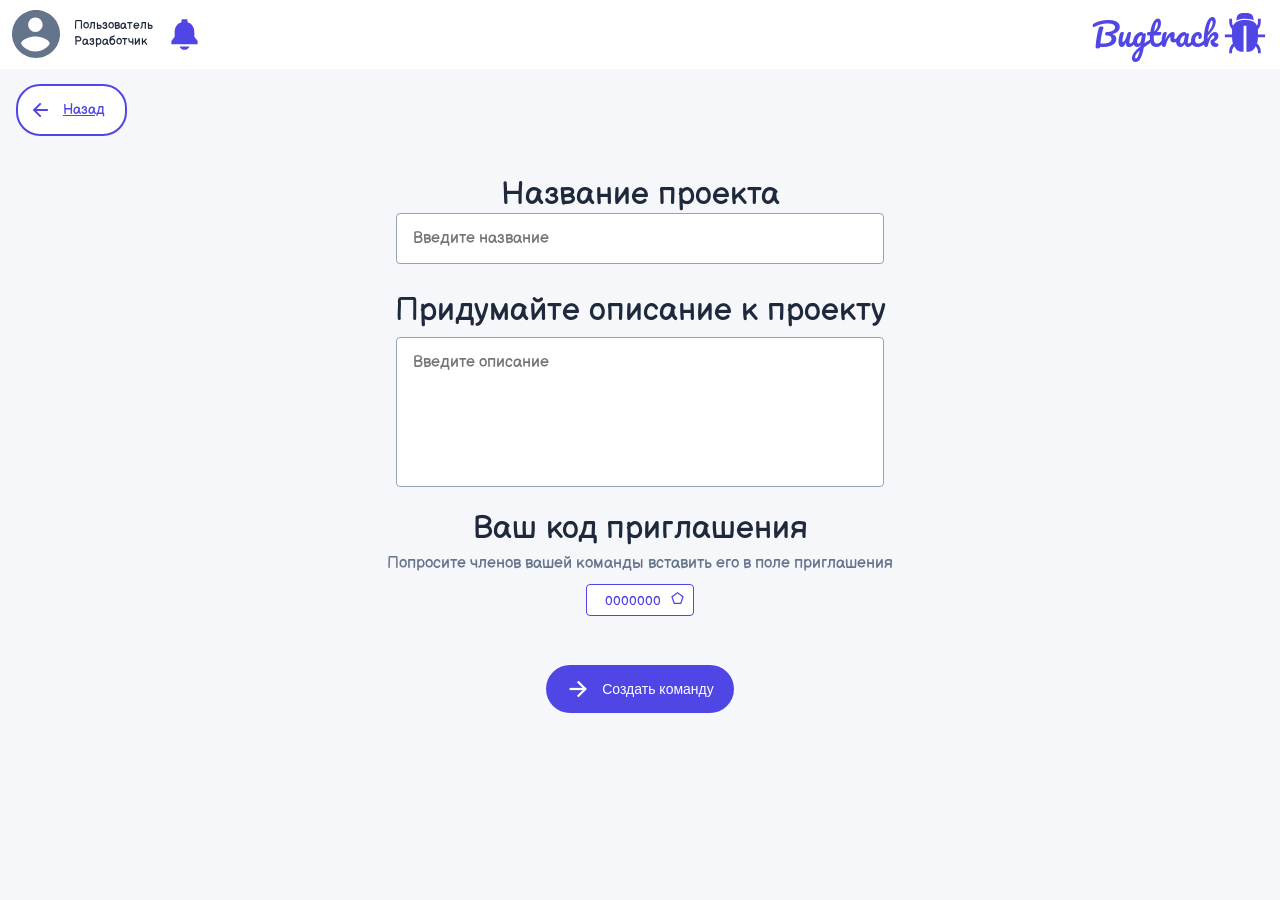
==== create-team/index.html @ 145f9f8a "second drop" ====
<!DOCTYPE html>
<html lang="en">
<head>
    <meta charset="UTF-8">
    <meta name="viewport" content="width=device-width, initial-scale=1.0">
    <title>Document</title>
    <link rel="stylesheet" href="style.css">
    <link rel="stylesheet" href="/main-style.css">
</head>
<body class="app-page">
    <header class="app-header">
        <div id="user-box">
            <div id="account-mount"></div>
            <div id="user-info">
                <p>Пользователь</p>
                <p>Разработчик</p>
            </div>
            <div id="notifications-mount"></div>
        </div>
        <div id="logo">
            <span>Bugtrack</span>
            <svg width="46" height="46" viewBox="0 0 46 46" fill="none" xmlns="http://www.w3.org/2000/svg">
                <path d="M43.125 27.3242V24.4492H35.9375V19.3344C38.5807 16.8232 38.8125 13.5161 38.8125 10.0625V8.625H35.9375V10.0625C35.9375 12.5781 35.7704 14.3885 35.048 15.7981C33.0625 11.5 29.1381 10.0625 23 10.0625C19.4242 10.0625 16.2446 10.6968 13.977 12.2475C12.6383 13.163 11.7129 14.4855 11.0391 15.8161C10.2422 14.4262 10.0625 12.6518 10.0625 10.0625V8.625H7.1875V10.0625C7.1875 13.4262 7.4202 16.6534 10.0625 19.1547V24.4492H2.875V27.3242L10.0625 27.3125C10.0625 29.0195 10.3949 32.0823 10.996 33.5737C8.67891 35.6464 7.1875 37.9419 7.1875 41.6875V43.125H10.0625V41.6875C10.0625 39.2024 10.8801 37.6706 12.4137 36.1783C14.375 40.25 15.9023 41.6875 21.5625 41.6875V15.8125H24.4375V41.6875C30.2773 41.6875 31.625 40.25 33.5863 36.1783C35.1199 37.6706 35.9375 39.2033 35.9375 41.6875V43.125H38.8125V41.6875C38.8125 37.9428 37.3211 35.6473 35.004 33.5737C35.6051 32.0823 35.9375 29.0195 35.9375 27.3125L43.125 27.3242Z" fill="var(--color-primary)"/>
                <path d="M23 2.875C18.6821 2.875 14.375 2.875 14.375 10.4219C16.7217 9.16406 19.7072 8.625 23 8.625C25.1643 8.625 27.1409 8.86309 28.8749 9.34375C29.8407 9.61328 31.0904 10.1263 31.625 10.4219C31.625 2.875 27.3179 2.875 23 2.875Z" fill="var(--color-primary)"/>
            </svg>
        </div>
    </header>
    
    <main>
        <a href="../main-page-w-team/index.html" id="back" class="button">
            <svg width="24" height="24" viewBox="0 0 24 24" fill="none" xmlns="http://www.w3.org/2000/svg">
                <path d="M13.0285 5.25L6.27848 12L13.0285 18.75L11.4375 20.341L3.0965 12L11.4375 3.65901L13.0285 5.25Z" fill-rule="evenodd" clip-rule="evenodd" fill="var(--color-primary)"/>
                <path d="M4.5 10.875H20.4375V13.125H4.5V10.875Z" fill-rule="evenodd" clip-rule="evenodd" fill="var(--color-primary)"/>
            </svg>
            <p>Назад</p>
        </a>
        <section id="create-box">
            <label for="project-name" style="font-size: 32px; line-height: 16px; color: var(--color-text); margin-bottom: 10px;">Название проекта</label>
            <input type="text" id="project-name" minlength="3" maxlength="30" placeholder="Введите название">
            <label for="desc" style="font-size: 32px; line-height: 16px; color: var(--color-text);">Придумайте описание к проекту</label>
            <textarea name="desc" id="desc" placeholder="Введите описание"></textarea>
            <p style="font-size: 32px; line-height: 25px; color: var(--color-text); margin-bottom: 10px;">Ваш код приглашения</p>
            <p style="font-size: 16px; line-height: 25px; color: var(--color-muted);">Попросите членов вашей команды вставить его в поле приглашения</p>
            <section id="code-input">
                <input type="text" name="code-input" id="" placeholder="0000000" maxlength="7" minlength="7">
                <svg width="18" height="18" viewBox="0 0 18 18" fill="none" xmlns="http://www.w3.org/2000/svg">
                    <path d="M14.7225 7.71L12.42 14.625H5.58L3.2775 7.71L9 3.705L14.7225 7.71ZM1.5 7.125L4.5 16.125H13.5L16.5 7.125L9 1.875L1.5 7.125Z" fill="var(--color-primary)"/>
                </svg>
            </section>
            <button class="button" id="continue">
                <svg width="24" height="24" viewBox="0 0 24 24" fill="none" xmlns="http://www.w3.org/2000/svg">
                    <path d="M12.5625 3.659L20.9035 12L12.5625 20.341L10.9715 18.75L17.7215 12L10.9715 5.24999L12.5625 3.659Z" fill-rule="evenodd" clip-rule="evenodd" fill="var(--color-white)"/>
                    <path d="M3.5625 10.875H19.5V13.125H3.5625V10.875Z" fill-rule="evenodd" clip-rule="evenodd" fill="var(--color-white)"/>
                </svg>
                <p>Создать команду</p>
            </button>
        </section>
    </main>

    <script src="/main_script.js?v=components-2"></script>
</body>
</html>
---- create-team/style.css ----
#back {
    display: flex;
    flex-direction: row;
    top: 84px;
    left: 16px;
    position: absolute;
    width: 111px;
    font-size: 14px;
    line-height: 24px;
    padding: 12px 20px 12px 12px;
    gap: 12px;
    background-color: var(--color-white);
    border-radius: 24px;
    border: 2px solid var(--color-primary);
    color: var(--color-primary);
}


#create-box {
    display: flex;
    flex-direction: column;
    width: 515px;
    align-items: center;
}

#project-name {
    font-family: inherit;
    width: 488px;
    padding: 12px 16px;
    gap: 12px;
    border-radius: 4px;
    border: 1px solid var(--color-input-border);
    margin-bottom: 39px;
    font-size: 16px;
    line-height: 25px;
}

#desc {
    font-family: inherit;
    width: 488px;
    height: 150px;
    resize: none;
    padding: 12px 16px;
    gap: 12px;
    border-radius: 4px;
    border: 1px solid var(--color-input-border);
    margin-top: 18px;
    margin-bottom: 29px;
    font-size: 16px;
    line-height: 25px;
}

#code-input {
    margin-top: 8px;
    display: flex;
    width: 108px;
    height: 32px;
    border-radius: 4px;
    border: 1px solid var(--color-primary);
    padding: 4px 8px 4px 16px;
    gap: 8px;
    background-color: var(--color-white);
}


#code-input input {
    font-family: inherit;
    width: 59px;
    height: 24px;
    border: 0;
    color: var(--color-primary);
}

#code-input input::placeholder {
    color: var(--color-primary);
}

#continue {
    display: flex;
    border-radius: 24px;
    border: 0;
    background-color: var(--color-primary);
    padding: 12px 20px;
    gap: 12px;
    margin-top: 49px;
}

#continue p {
    font-size: 14px;
    line-height: 24px;
    color: var(--color-white);
}
---- main-style.css ----
@import url('https://fonts.googleapis.com/css2?family=Balsamiq+Sans:ital,wght@0,400;0,700;1,400;1,700&family=Pacifico&display=swap');

:root {
    --color-primary: #4F46E5;
    --color-primary-hover: #3388CA;
    --color-primary-soft: #EEF2FF;
    --color-text: #1E293B;
    --color-neutral: #475569;
    --color-muted: #64748B;
    --color-white: #FFFFFF;
    --color-page: #F6F7FB;
    --color-border: #E2E8F0;
    --color-input-border: #94A3B8;
    --color-error: #B91C1C;
    --color-success: #166534;
    --color-warning: #92400E;
    --color-status-draft: var(--color-neutral);
    --color-status-draft-bg: #F1F5F9;
    --color-status-progress: #1D4ED8;
    --color-status-progress-bg: #EFF6FF;
    --color-status-attention: var(--color-warning);
    --color-status-attention-bg: #FEF3C7;
    --color-status-fixed: var(--color-success);
    --color-status-fixed-bg: #DCFCE7;
    --color-status-critical: var(--color-error);
    --color-status-critical-bg: #FEE2E2;
}

.app-page,
.app-page * {
    box-sizing: border-box;
    margin: 0;
}

body.app-page {
    position: relative;
    display: flex;
    flex-direction: column;
    align-items: center;
    justify-content: center;
    gap: 1rem;
    min-height: 100vh;
    min-height: 100svh;
    padding: 2rem 1rem;
    background-color: var(--color-page);
    font-family: 'Balsamiq Sans', sans-serif;
    overflow: hidden;
}

.app-header {
    position: fixed;
    top: -1px;
    z-index: 1000;
    display: flex;
    flex-direction: row;
    justify-content: space-between;
    width: 100%;
    padding: 11px 12px;
    background-color: var(--color-white);
}

.app-header #user-box {
    display: flex;
    height: 48px;
    align-items: center;
    gap: 14px;
}

.app-header #account-mount {
    display: flex;
    align-items: center;
}

.app-header #user-info {
    color: var(--color-text);
    font-size: 12px;
    line-height: 16px;
}

.app-header #logo {
    display: flex;
    height: 46px;
    align-items: center;
    gap: 3px;
    color: var(--color-primary);
    font-family: 'Pacifico', cursive;
    font-size: 32px;
    line-height: 45px;
}

.app-header .button {
    display: flex;
}

.account-toggle {
    width: 48px;
    height: 48px;
    align-items: center;
    justify-content: center;
    padding: 0;
    border: 0;
    background: transparent;
}

#account-manage {
    position: absolute;
    top: 76px;
    left: 12px;
    display: flex;
    flex-direction: column;
    padding: 10px;
    border: 4px solid var(--color-border);
    border-radius: 16px;
    background-color: var(--color-white);
    opacity: 0;
    visibility: hidden;
    transform: translateY(-8px);
    pointer-events: none;
    transition:
        opacity 200ms ease-in-out,
        transform 200ms ease-in-out,
        visibility 0s linear 200ms;
}

#account-manage.is-open {
    opacity: 1;
    visibility: visible;
    transform: translateY(0);
    pointer-events: auto;
    transition:
        opacity 200ms ease-in-out,
        transform 200ms ease-in-out,
        visibility 0s;
}

.account-logout {
    display: block;
    border-radius: 4px;
    color: var(--color-error);
    text-decoration: none;
}

.account-logout:hover {
    background-color: var(--color-white);
}

#notification-box {
    position: absolute;
    width: 440px;
    height: max-content;
    max-height: 300px;
    display: flex;
    flex-direction: column;
    border: 4px solid var(--color-border);
    border-radius: 20px;
    top: 76px;
    background-color: var(--color-white);
    padding: 21px 18px;
    gap: 6px;
    align-items: center;
    overflow-y: auto;
    opacity: 0;
    visibility: hidden;
    transform: translateY(-8px);
    pointer-events: none;
    transition:
        opacity 200ms ease-in-out,
        transform 200ms ease-in-out,
        visibility 0s linear 200ms;
}

#notification-box.is-open {
    opacity: 1;
    visibility: visible;
    transform: translateY(0);
    pointer-events: auto;
    transition:
        opacity 200ms ease-in-out,
        transform 200ms ease-in-out,
        visibility 0s;
}

.notification-toggle {
    align-items: center;
    justify-content: center;
    padding: 0;
    border: 0;
    background: transparent;
}

.button {
    cursor: pointer;
    z-index: 100;
}

.notification {
    width: 390px;
    flex: 0 0 auto;
    display: flex;
    gap: 3px;
}

.not-line {
    width: 383px;
    flex: 0 0 auto;
    border: 1px solid var(--color-border);
}

.not-info {
    width: 340px;
    display: flex;
    flex-direction: column;
    align-items: flex-start;
    gap: 3px;
}

.not-info p {
    margin-top: 3px;
}

.not-info div {
    display: flex;
    justify-content: space-between;
    width: 100%;
    color: var(--color-muted);
}

a {
    text-decoration: underline;
    color: var(--color-muted);
}

#reject > :first-child {
    color: var(--color-error);
}

#new-msg > :first-child {
    color: var(--color-neutral);
}

#accepted > :first-child {
    color: var(--color-success);
}

#request > :first-child {
    color: var(--color-warning);
}
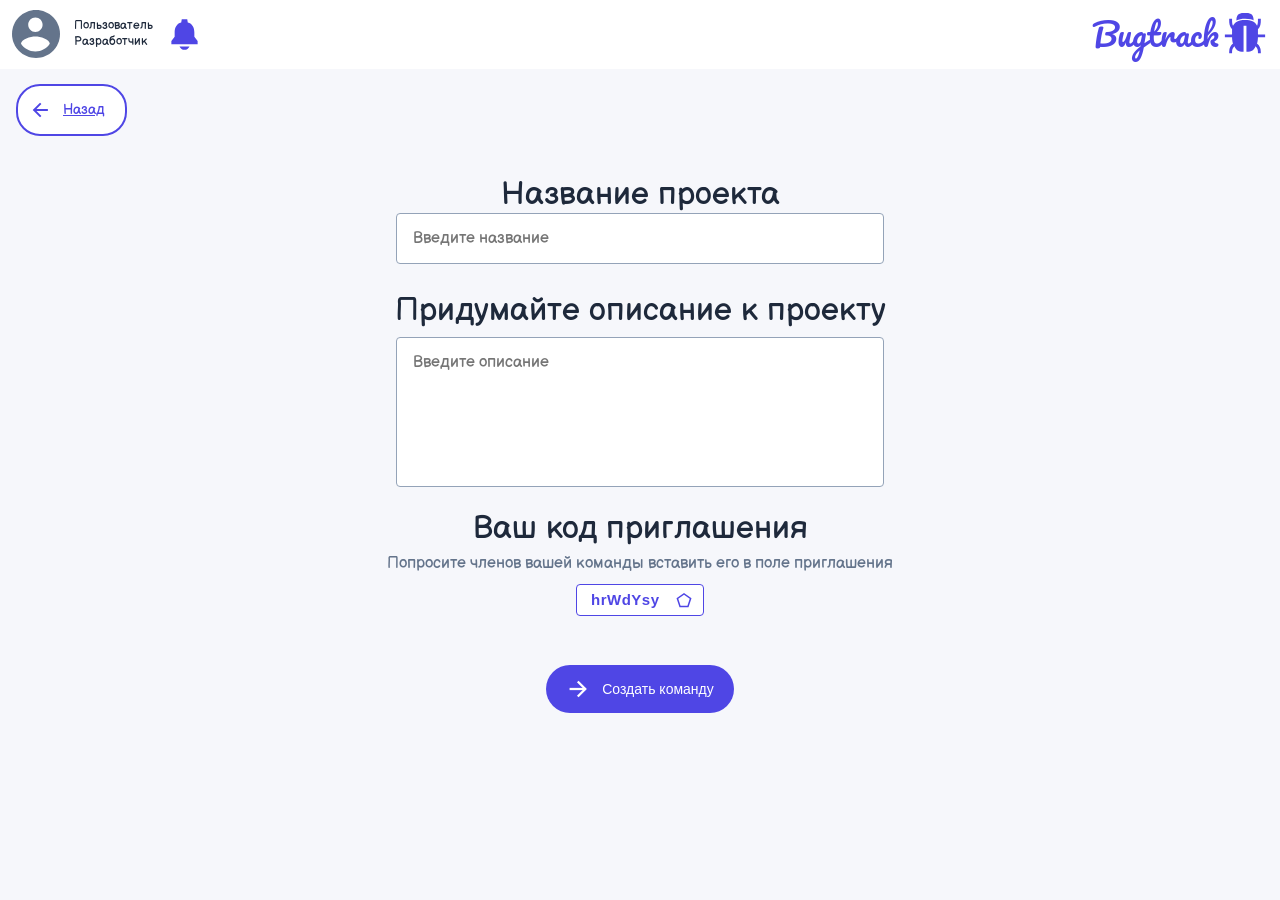
==== commit c10b6359: "third drop" ====
--- a/create-team/index.html
+++ b/create-team/index.html
@@ -41,12 +41,13 @@
             <textarea name="desc" id="desc" placeholder="Введите описание"></textarea>
             <p style="font-size: 32px; line-height: 25px; color: var(--color-text); margin-bottom: 10px;">Ваш код приглашения</p>
             <p style="font-size: 16px; line-height: 25px; color: var(--color-muted);">Попросите членов вашей команды вставить его в поле приглашения</p>
-            <section id="code-input">
-                <input type="text" name="code-input" id="" placeholder="0000000" maxlength="7" minlength="7">
-                <svg width="18" height="18" viewBox="0 0 18 18" fill="none" xmlns="http://www.w3.org/2000/svg">
+            <div id="code-input" role="button" tabindex="0" title="Нажмите, чтобы скопировать код" aria-label="Код приглашения. Нажмите, чтобы скопировать">
+                <span id="code-value">0000000</span>
+                <svg width="18" height="18" viewBox="0 0 18 18" fill="none" xmlns="http://www.w3.org/2000/svg" aria-hidden="true">
                     <path d="M14.7225 7.71L12.42 14.625H5.58L3.2775 7.71L9 3.705L14.7225 7.71ZM1.5 7.125L4.5 16.125H13.5L16.5 7.125L9 1.875L1.5 7.125Z" fill="var(--color-primary)"/>
                 </svg>
-            </section>
+                <span id="copy-tooltip" class="copy-tooltip" aria-live="polite">Скопировано!</span>
+            </div>
             <button class="button" id="continue">
                 <svg width="24" height="24" viewBox="0 0 24 24" fill="none" xmlns="http://www.w3.org/2000/svg">
                     <path d="M12.5625 3.659L20.9035 12L12.5625 20.341L10.9715 18.75L17.7215 12L10.9715 5.24999L12.5625 3.659Z" fill-rule="evenodd" clip-rule="evenodd" fill="var(--color-white)"/>
@@ -57,6 +58,7 @@
         </section>
     </main>
 
-    <script src="/main_script.js?v=components-2"></script>
+    <script src="script.js"></script>
+    <script src="../main_script.js"></script>
 </body>
 </html>
--- a/create-team/style.css
+++ b/create-team/style.css
@@ -51,28 +51,72 @@
 }
 
 #code-input {
+    position: relative;
     margin-top: 8px;
-    display: flex;
-    width: 108px;
+    display: inline-flex;
+    align-items: center;
+    justify-content: space-between;
+    width: 128px;
     height: 32px;
     border-radius: 4px;
     border: 1px solid var(--color-primary);
-    padding: 4px 8px 4px 16px;
+    padding: 4px 10px 4px 14px;
     gap: 8px;
     background-color: var(--color-white);
+    cursor: pointer;
+    user-select: none;
+    transition: background-color 150ms ease, border-color 150ms ease, transform 100ms ease;
 }
 
-
-#code-input input {
-    font-family: inherit;
-    width: 59px;
-    height: 24px;
-    border: 0;
-    color: var(--color-primary);
+#code-input:hover {
+    background-color: var(--color-primary-soft);
 }
 
-#code-input input::placeholder {
+#code-input:active {
+    transform: scale(0.98);
+}
+
+#code-input:focus-visible {
+    outline: 2px solid var(--color-primary);
+    outline-offset: 2px;
+}
+
+#code-value {
+    font-family: inherit;
+    font-size: 15px;
+    line-height: 24px;
+    font-weight: 700;
     color: var(--color-primary);
+    letter-spacing: 0.5px;
+}
+
+#code-input svg {
+    flex-shrink: 0;
+}
+
+.copy-tooltip {
+    position: absolute;
+    top: calc(100% + 6px);
+    left: 50%;
+    transform: translateX(-50%) translateY(4px);
+    padding: 4px 8px;
+    border-radius: 4px;
+    background-color: var(--color-white);
+    color: var(--color-text);
+    font-size: 12px;
+    line-height: 14px;
+    white-space: nowrap;
+    opacity: 0;
+    visibility: hidden;
+    pointer-events: none;
+    transition: opacity 150ms ease, transform 150ms ease, visibility 150ms;
+    z-index: 10;
+}
+
+.copy-tooltip.is-shown {
+    opacity: 1;
+    visibility: visible;
+    transform: translateX(-50%) translateY(0);
 }
 
 #continue {
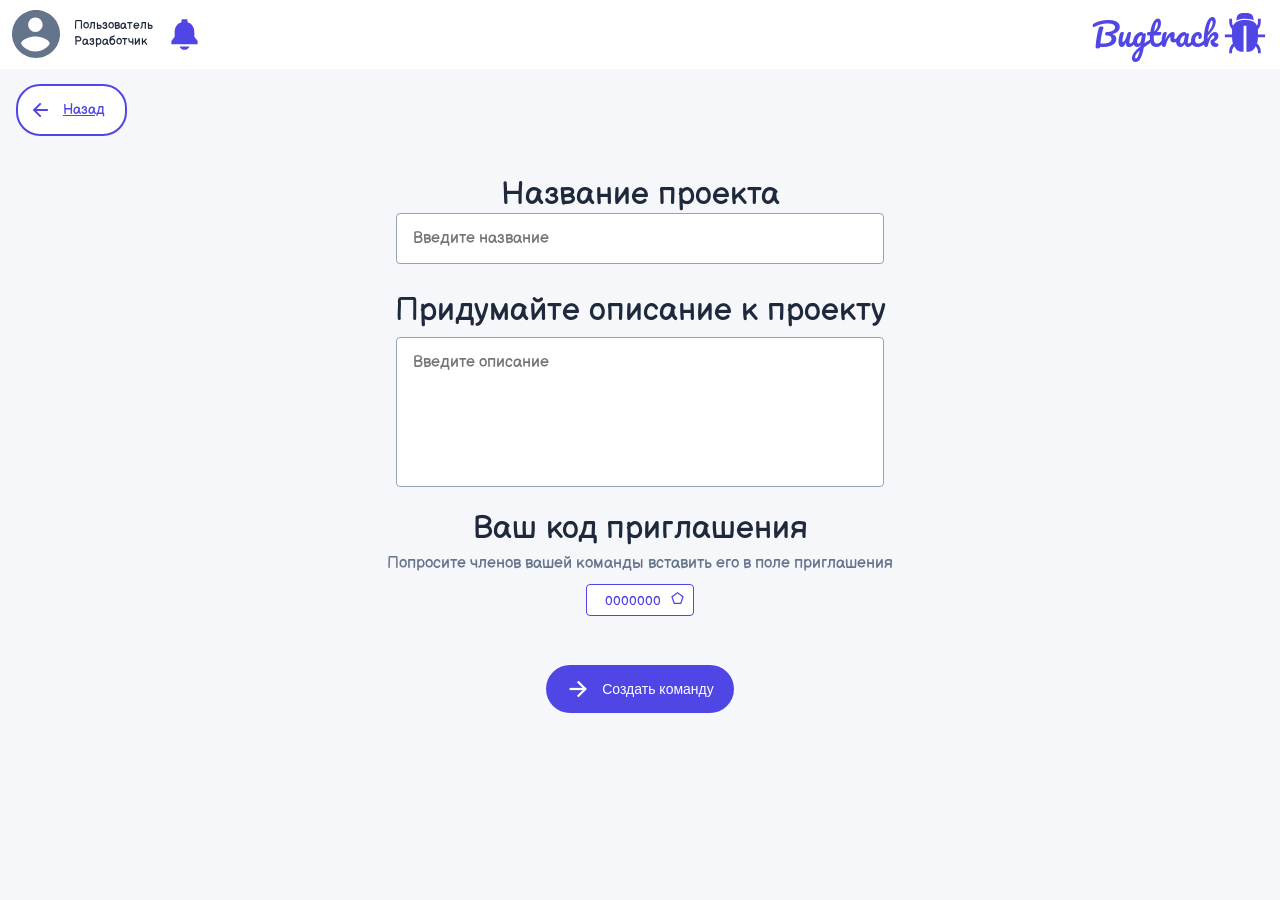
==== commit a038d13c: "Merge remote-tracking branch 'origin/frontend' into test" ====
--- a/create-team/index.html
+++ b/create-team/index.html
@@ -41,13 +41,12 @@
             <textarea name="desc" id="desc" placeholder="Введите описание"></textarea>
             <p style="font-size: 32px; line-height: 25px; color: var(--color-text); margin-bottom: 10px;">Ваш код приглашения</p>
             <p style="font-size: 16px; line-height: 25px; color: var(--color-muted);">Попросите членов вашей команды вставить его в поле приглашения</p>
-            <div id="code-input" role="button" tabindex="0" title="Нажмите, чтобы скопировать код" aria-label="Код приглашения. Нажмите, чтобы скопировать">
-                <span id="code-value">0000000</span>
-                <svg width="18" height="18" viewBox="0 0 18 18" fill="none" xmlns="http://www.w3.org/2000/svg" aria-hidden="true">
+            <section id="code-input">
+                <input type="text" name="code-input" id="" placeholder="0000000" maxlength="7" minlength="7">
+                <svg width="18" height="18" viewBox="0 0 18 18" fill="none" xmlns="http://www.w3.org/2000/svg">
                     <path d="M14.7225 7.71L12.42 14.625H5.58L3.2775 7.71L9 3.705L14.7225 7.71ZM1.5 7.125L4.5 16.125H13.5L16.5 7.125L9 1.875L1.5 7.125Z" fill="var(--color-primary)"/>
                 </svg>
-                <span id="copy-tooltip" class="copy-tooltip" aria-live="polite">Скопировано!</span>
-            </div>
+            </section>
             <button class="button" id="continue">
                 <svg width="24" height="24" viewBox="0 0 24 24" fill="none" xmlns="http://www.w3.org/2000/svg">
                     <path d="M12.5625 3.659L20.9035 12L12.5625 20.341L10.9715 18.75L17.7215 12L10.9715 5.24999L12.5625 3.659Z" fill-rule="evenodd" clip-rule="evenodd" fill="var(--color-white)"/>
@@ -58,7 +57,6 @@
         </section>
     </main>
 
-    <script src="script.js"></script>
-    <script src="../main_script.js"></script>
+    <script src="/main_script.js?v=components-2"></script>
 </body>
 </html>
--- a/create-team/style.css
+++ b/create-team/style.css
@@ -51,72 +51,28 @@
 }
 
 #code-input {
-    position: relative;
     margin-top: 8px;
-    display: inline-flex;
-    align-items: center;
-    justify-content: space-between;
-    width: 128px;
+    display: flex;
+    width: 108px;
     height: 32px;
     border-radius: 4px;
     border: 1px solid var(--color-primary);
-    padding: 4px 10px 4px 14px;
+    padding: 4px 8px 4px 16px;
     gap: 8px;
     background-color: var(--color-white);
-    cursor: pointer;
-    user-select: none;
-    transition: background-color 150ms ease, border-color 150ms ease, transform 100ms ease;
 }
 
-#code-input:hover {
-    background-color: var(--color-primary-soft);
+
+#code-input input {
+    font-family: inherit;
+    width: 59px;
+    height: 24px;
+    border: 0;
+    color: var(--color-primary);
 }
 
-#code-input:active {
-    transform: scale(0.98);
-}
-
-#code-input:focus-visible {
-    outline: 2px solid var(--color-primary);
-    outline-offset: 2px;
-}
-
-#code-value {
-    font-family: inherit;
-    font-size: 15px;
-    line-height: 24px;
-    font-weight: 700;
+#code-input input::placeholder {
     color: var(--color-primary);
-    letter-spacing: 0.5px;
-}
-
-#code-input svg {
-    flex-shrink: 0;
-}
-
-.copy-tooltip {
-    position: absolute;
-    top: calc(100% + 6px);
-    left: 50%;
-    transform: translateX(-50%) translateY(4px);
-    padding: 4px 8px;
-    border-radius: 4px;
-    background-color: var(--color-white);
-    color: var(--color-text);
-    font-size: 12px;
-    line-height: 14px;
-    white-space: nowrap;
-    opacity: 0;
-    visibility: hidden;
-    pointer-events: none;
-    transition: opacity 150ms ease, transform 150ms ease, visibility 150ms;
-    z-index: 10;
-}
-
-.copy-tooltip.is-shown {
-    opacity: 1;
-    visibility: visible;
-    transform: translateX(-50%) translateY(0);
 }
 
 #continue {
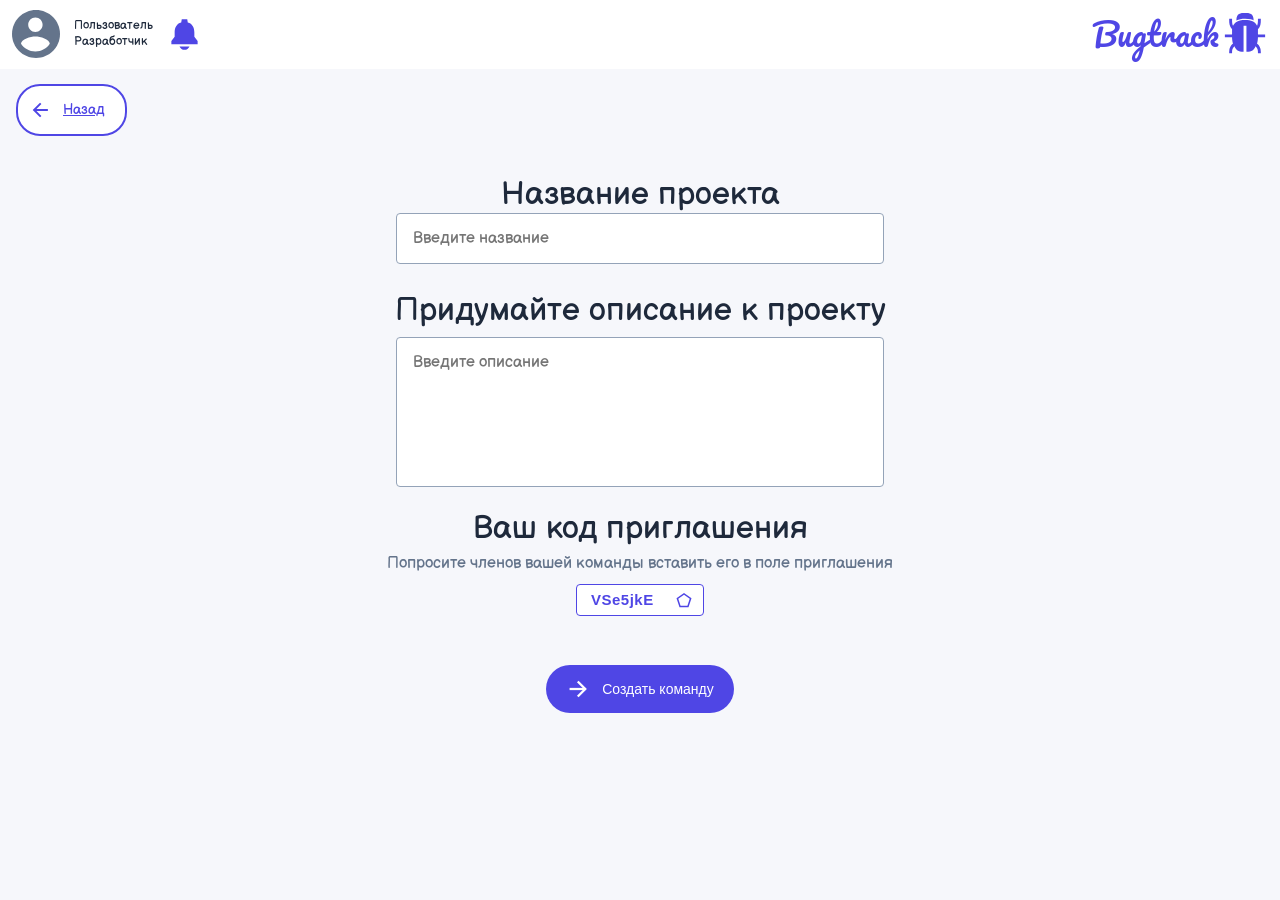
==== commit 02b5dbc4: "Merge remote-tracking branch 'origin/frontend' into test" ====
--- a/create-team/index.html
+++ b/create-team/index.html
@@ -41,12 +41,13 @@
             <textarea name="desc" id="desc" placeholder="Введите описание"></textarea>
             <p style="font-size: 32px; line-height: 25px; color: var(--color-text); margin-bottom: 10px;">Ваш код приглашения</p>
             <p style="font-size: 16px; line-height: 25px; color: var(--color-muted);">Попросите членов вашей команды вставить его в поле приглашения</p>
-            <section id="code-input">
-                <input type="text" name="code-input" id="" placeholder="0000000" maxlength="7" minlength="7">
-                <svg width="18" height="18" viewBox="0 0 18 18" fill="none" xmlns="http://www.w3.org/2000/svg">
+            <div id="code-input" role="button" tabindex="0" title="Нажмите, чтобы скопировать код" aria-label="Код приглашения. Нажмите, чтобы скопировать">
+                <span id="code-value">0000000</span>
+                <svg width="18" height="18" viewBox="0 0 18 18" fill="none" xmlns="http://www.w3.org/2000/svg" aria-hidden="true">
                     <path d="M14.7225 7.71L12.42 14.625H5.58L3.2775 7.71L9 3.705L14.7225 7.71ZM1.5 7.125L4.5 16.125H13.5L16.5 7.125L9 1.875L1.5 7.125Z" fill="var(--color-primary)"/>
                 </svg>
-            </section>
+                <span id="copy-tooltip" class="copy-tooltip" aria-live="polite">Скопировано!</span>
+            </div>
             <button class="button" id="continue">
                 <svg width="24" height="24" viewBox="0 0 24 24" fill="none" xmlns="http://www.w3.org/2000/svg">
                     <path d="M12.5625 3.659L20.9035 12L12.5625 20.341L10.9715 18.75L17.7215 12L10.9715 5.24999L12.5625 3.659Z" fill-rule="evenodd" clip-rule="evenodd" fill="var(--color-white)"/>
@@ -57,6 +58,7 @@
         </section>
     </main>
 
-    <script src="/main_script.js?v=components-2"></script>
+    <script src="script.js"></script>
+    <script src="../main_script.js"></script>
 </body>
 </html>
--- a/create-team/style.css
+++ b/create-team/style.css
@@ -51,28 +51,72 @@
 }
 
 #code-input {
+    position: relative;
     margin-top: 8px;
-    display: flex;
-    width: 108px;
+    display: inline-flex;
+    align-items: center;
+    justify-content: space-between;
+    width: 128px;
     height: 32px;
     border-radius: 4px;
     border: 1px solid var(--color-primary);
-    padding: 4px 8px 4px 16px;
+    padding: 4px 10px 4px 14px;
     gap: 8px;
     background-color: var(--color-white);
+    cursor: pointer;
+    user-select: none;
+    transition: background-color 150ms ease, border-color 150ms ease, transform 100ms ease;
 }
 
-
-#code-input input {
-    font-family: inherit;
-    width: 59px;
-    height: 24px;
-    border: 0;
-    color: var(--color-primary);
+#code-input:hover {
+    background-color: var(--color-primary-soft);
 }
 
-#code-input input::placeholder {
+#code-input:active {
+    transform: scale(0.98);
+}
+
+#code-input:focus-visible {
+    outline: 2px solid var(--color-primary);
+    outline-offset: 2px;
+}
+
+#code-value {
+    font-family: inherit;
+    font-size: 15px;
+    line-height: 24px;
+    font-weight: 700;
     color: var(--color-primary);
+    letter-spacing: 0.5px;
+}
+
+#code-input svg {
+    flex-shrink: 0;
+}
+
+.copy-tooltip {
+    position: absolute;
+    top: calc(100% + 6px);
+    left: 50%;
+    transform: translateX(-50%) translateY(4px);
+    padding: 4px 8px;
+    border-radius: 4px;
+    background-color: var(--color-white);
+    color: var(--color-text);
+    font-size: 12px;
+    line-height: 14px;
+    white-space: nowrap;
+    opacity: 0;
+    visibility: hidden;
+    pointer-events: none;
+    transition: opacity 150ms ease, transform 150ms ease, visibility 150ms;
+    z-index: 10;
+}
+
+.copy-tooltip.is-shown {
+    opacity: 1;
+    visibility: visible;
+    transform: translateX(-50%) translateY(0);
 }
 
 #continue {
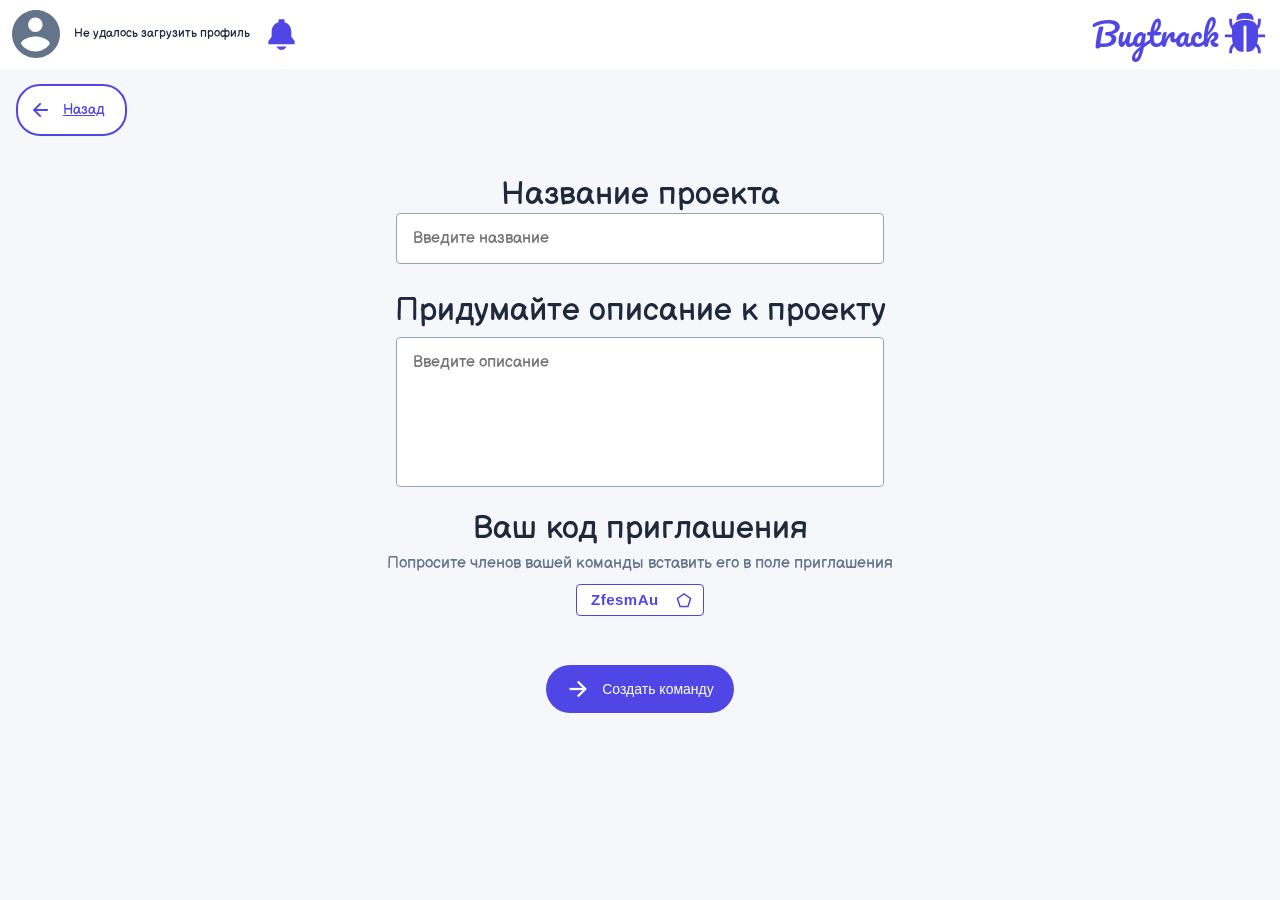
==== commit aee525cc: "user name and role updater" ====
--- a/create-team/index.html
+++ b/create-team/index.html
@@ -11,9 +11,9 @@
     <header class="app-header">
         <div id="user-box">
             <div id="account-mount"></div>
-            <div id="user-info">
-                <p>Пользователь</p>
-                <p>Разработчик</p>
+            <div id="user-info" aria-live="polite">
+                <p id="user-name">Загрузка профиля…</p>
+                <p id="user-role"></p>
             </div>
             <div id="notifications-mount"></div>
         </div>
@@ -59,6 +59,6 @@
     </main>
 
     <script src="script.js"></script>
-    <script src="../main_script.js"></script>
+    <script src="../main_script.js?v=profile-1"></script>
 </body>
 </html>
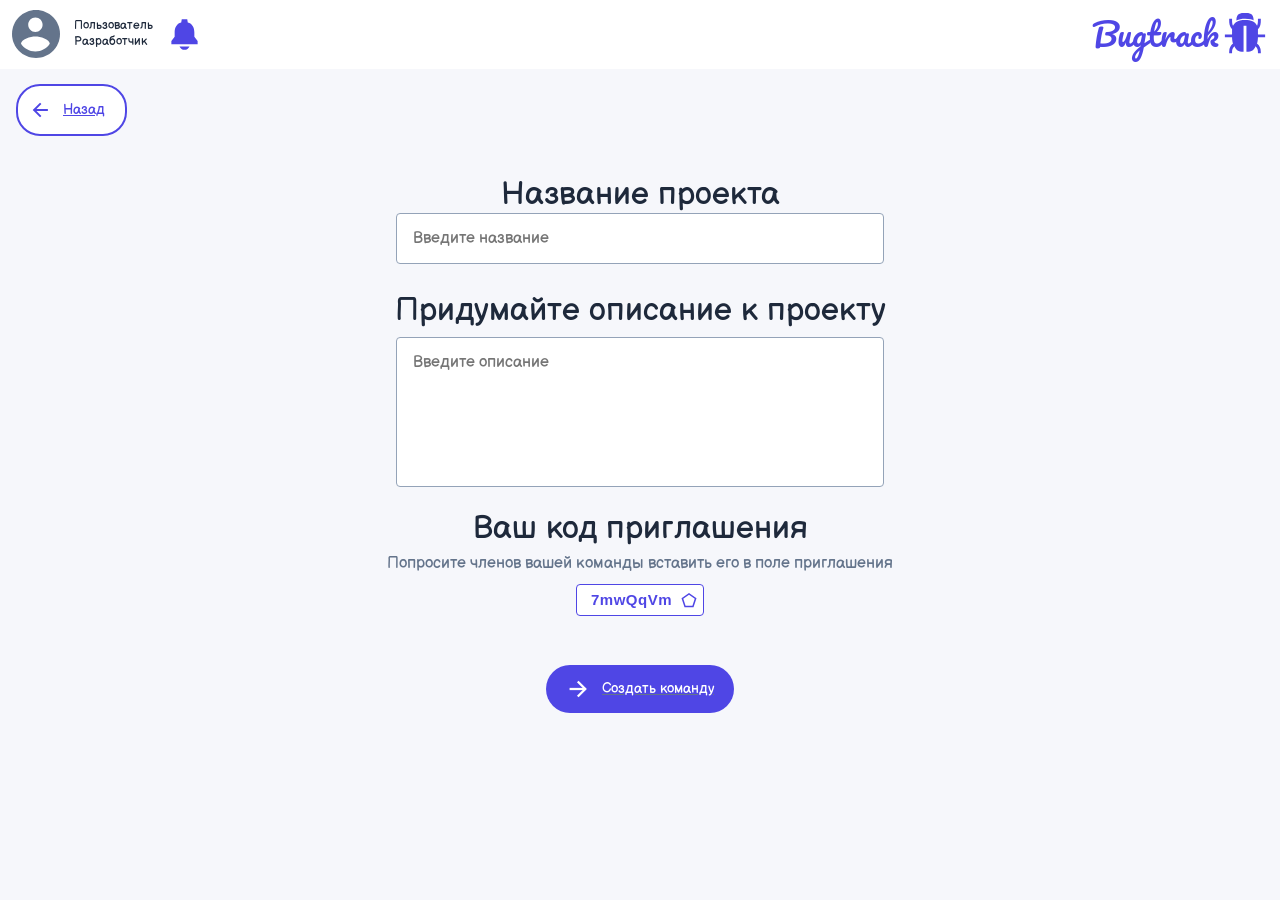
==== commit 9f1cfee5: "chat add and some fixes" ====
--- a/create-team/index.html
+++ b/create-team/index.html
@@ -11,9 +11,9 @@
     <header class="app-header">
         <div id="user-box">
             <div id="account-mount"></div>
-            <div id="user-info" aria-live="polite">
-                <p id="user-name">Загрузка профиля…</p>
-                <p id="user-role"></p>
+            <div id="user-info">
+                <p>Пользователь</p>
+                <p>Разработчик</p>
             </div>
             <div id="notifications-mount"></div>
         </div>
@@ -48,17 +48,17 @@
                 </svg>
                 <span id="copy-tooltip" class="copy-tooltip" aria-live="polite">Скопировано!</span>
             </div>
-            <button class="button" id="continue">
+            <a href="/main-page-develop/index.html" class="button" id="continue">
                 <svg width="24" height="24" viewBox="0 0 24 24" fill="none" xmlns="http://www.w3.org/2000/svg">
                     <path d="M12.5625 3.659L20.9035 12L12.5625 20.341L10.9715 18.75L17.7215 12L10.9715 5.24999L12.5625 3.659Z" fill-rule="evenodd" clip-rule="evenodd" fill="var(--color-white)"/>
                     <path d="M3.5625 10.875H19.5V13.125H3.5625V10.875Z" fill-rule="evenodd" clip-rule="evenodd" fill="var(--color-white)"/>
                 </svg>
                 <p>Создать команду</p>
-            </button>
+            </a>
         </section>
     </main>
 
     <script src="script.js"></script>
-    <script src="../main_script.js?v=profile-1"></script>
+    <script src="../main_script.js"></script>
 </body>
 </html>
--- a/main-style.css
+++ b/main-style.css
@@ -41,7 +41,6 @@
     gap: 1rem;
     min-height: 100vh;
     min-height: 100svh;
-    padding: 2rem 1rem;
     background-color: var(--color-page);
     font-family: 'Balsamiq Sans', sans-serif;
     overflow: hidden;
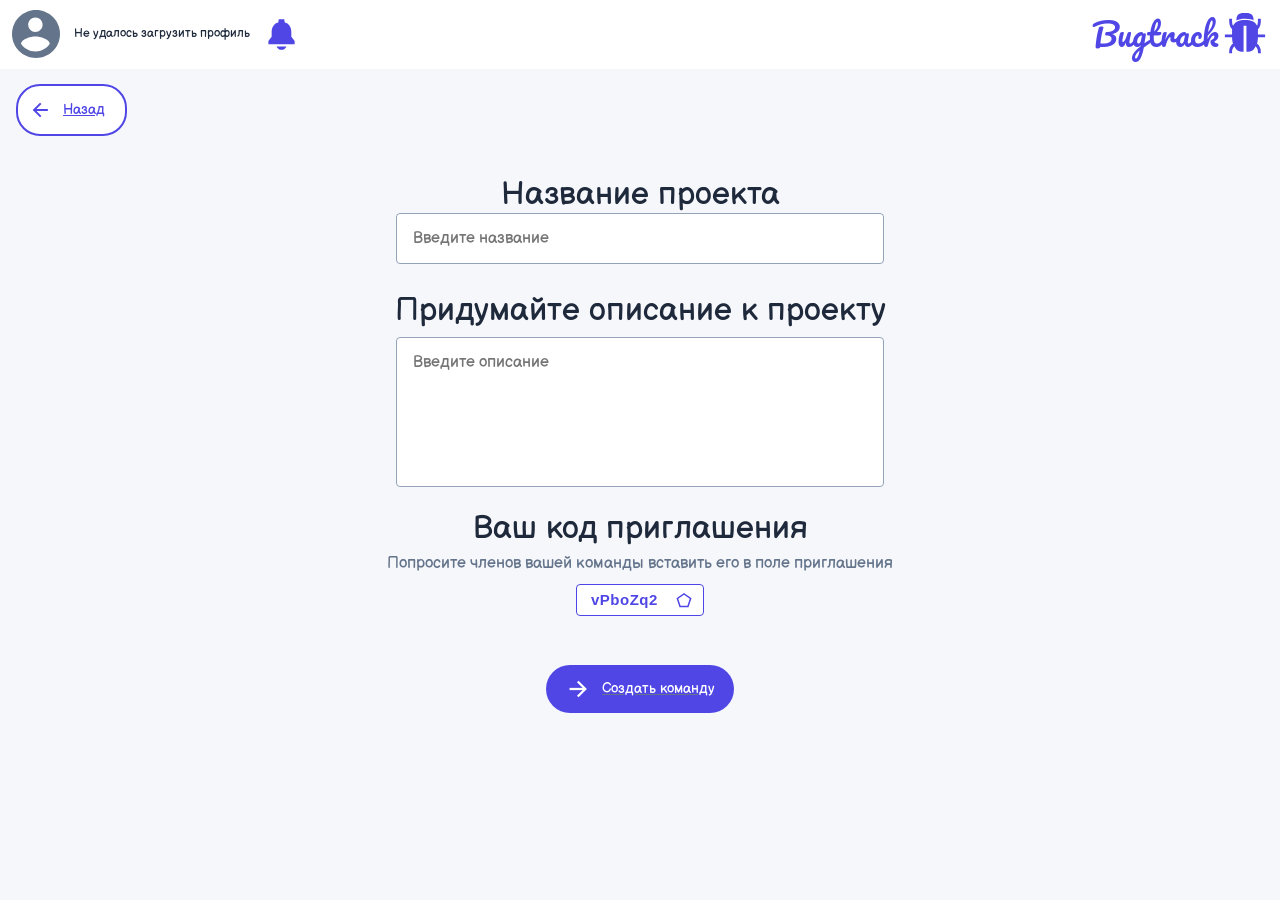
==== commit 5089437c: "Merge remote-tracking branch 'origin/frontend' into test" ====
--- a/create-team/index.html
+++ b/create-team/index.html
@@ -11,9 +11,9 @@
     <header class="app-header">
         <div id="user-box">
             <div id="account-mount"></div>
-            <div id="user-info">
-                <p>Пользователь</p>
-                <p>Разработчик</p>
+            <div id="user-info" aria-live="polite">
+                <p id="user-name">Загрузка профиля…</p>
+                <p id="user-role"></p>
             </div>
             <div id="notifications-mount"></div>
         </div>
@@ -59,6 +59,6 @@
     </main>
 
     <script src="script.js"></script>
-    <script src="../main_script.js"></script>
+    <script src="../main_script.js?v=profile-1"></script>
 </body>
 </html>
